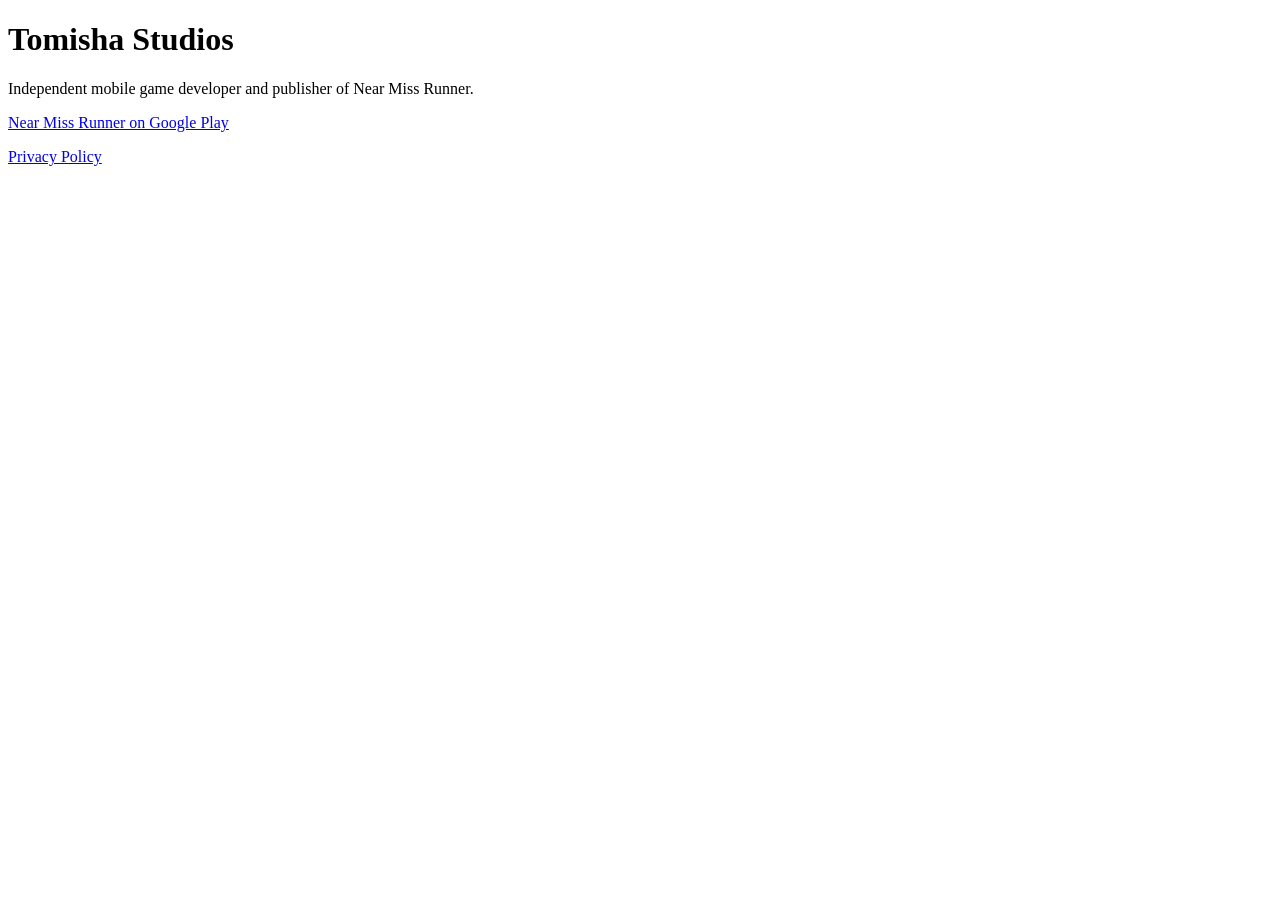
==== index.html @ 8ee77a90 "initial index.html for Tomisha Studios" ====
<!doctype html>
<html lang="en">
<head>
  <meta charset="utf-8">
  <meta name="viewport" content="width=device-width, initial-scale=1">
  <title>Tomisha Studios</title>
</head>
<body>
  <h1>Tomisha Studios</h1>
  <p>Independent mobile game developer and publisher of Near Miss Runner.</p>

  <p>
    <a href="https://play.google.com/store/apps/details?id=com.tomishastudios.nearmissrunner">
      Near Miss Runner on Google Play
    </a>
  </p>

  <p>
    <a href="https://classnam.github.io/Tomisha-Studios-Privacy-Policy/">
      Privacy Policy
    </a>
  </p>
</body>
</html>
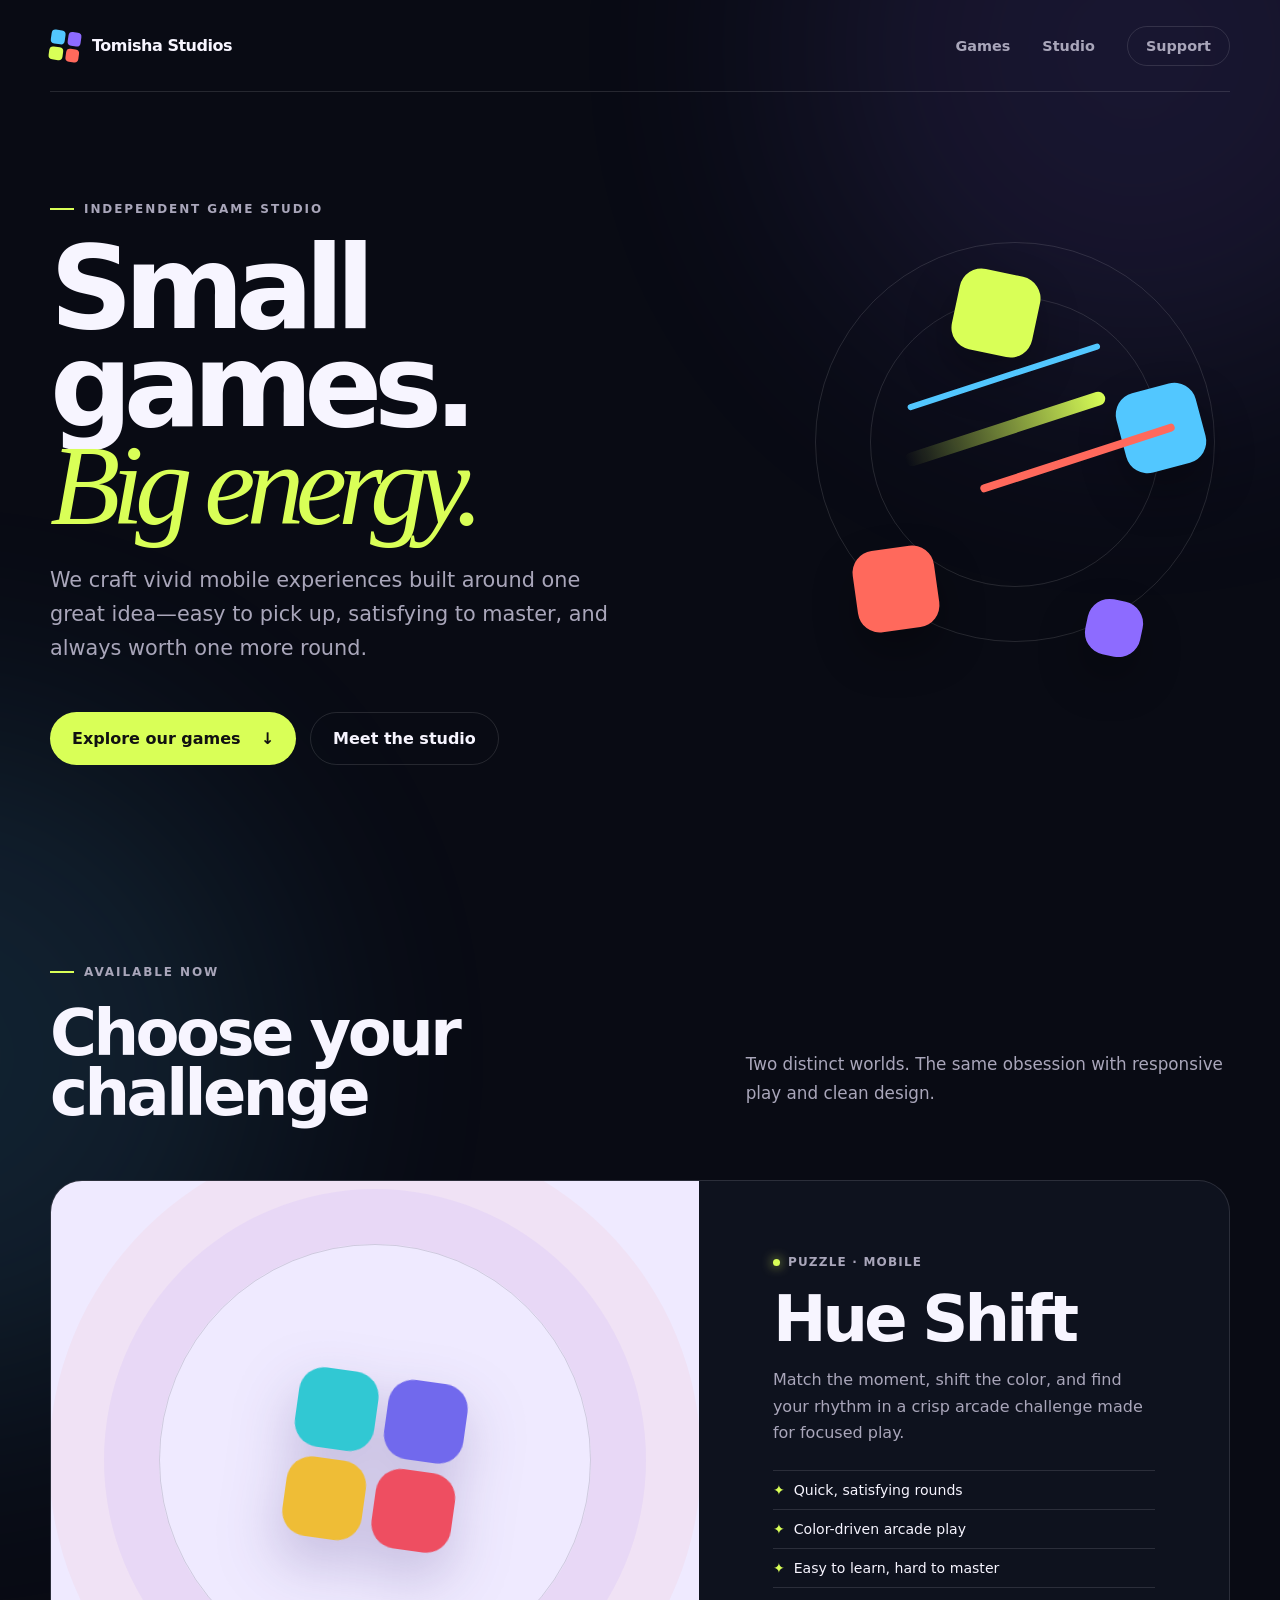
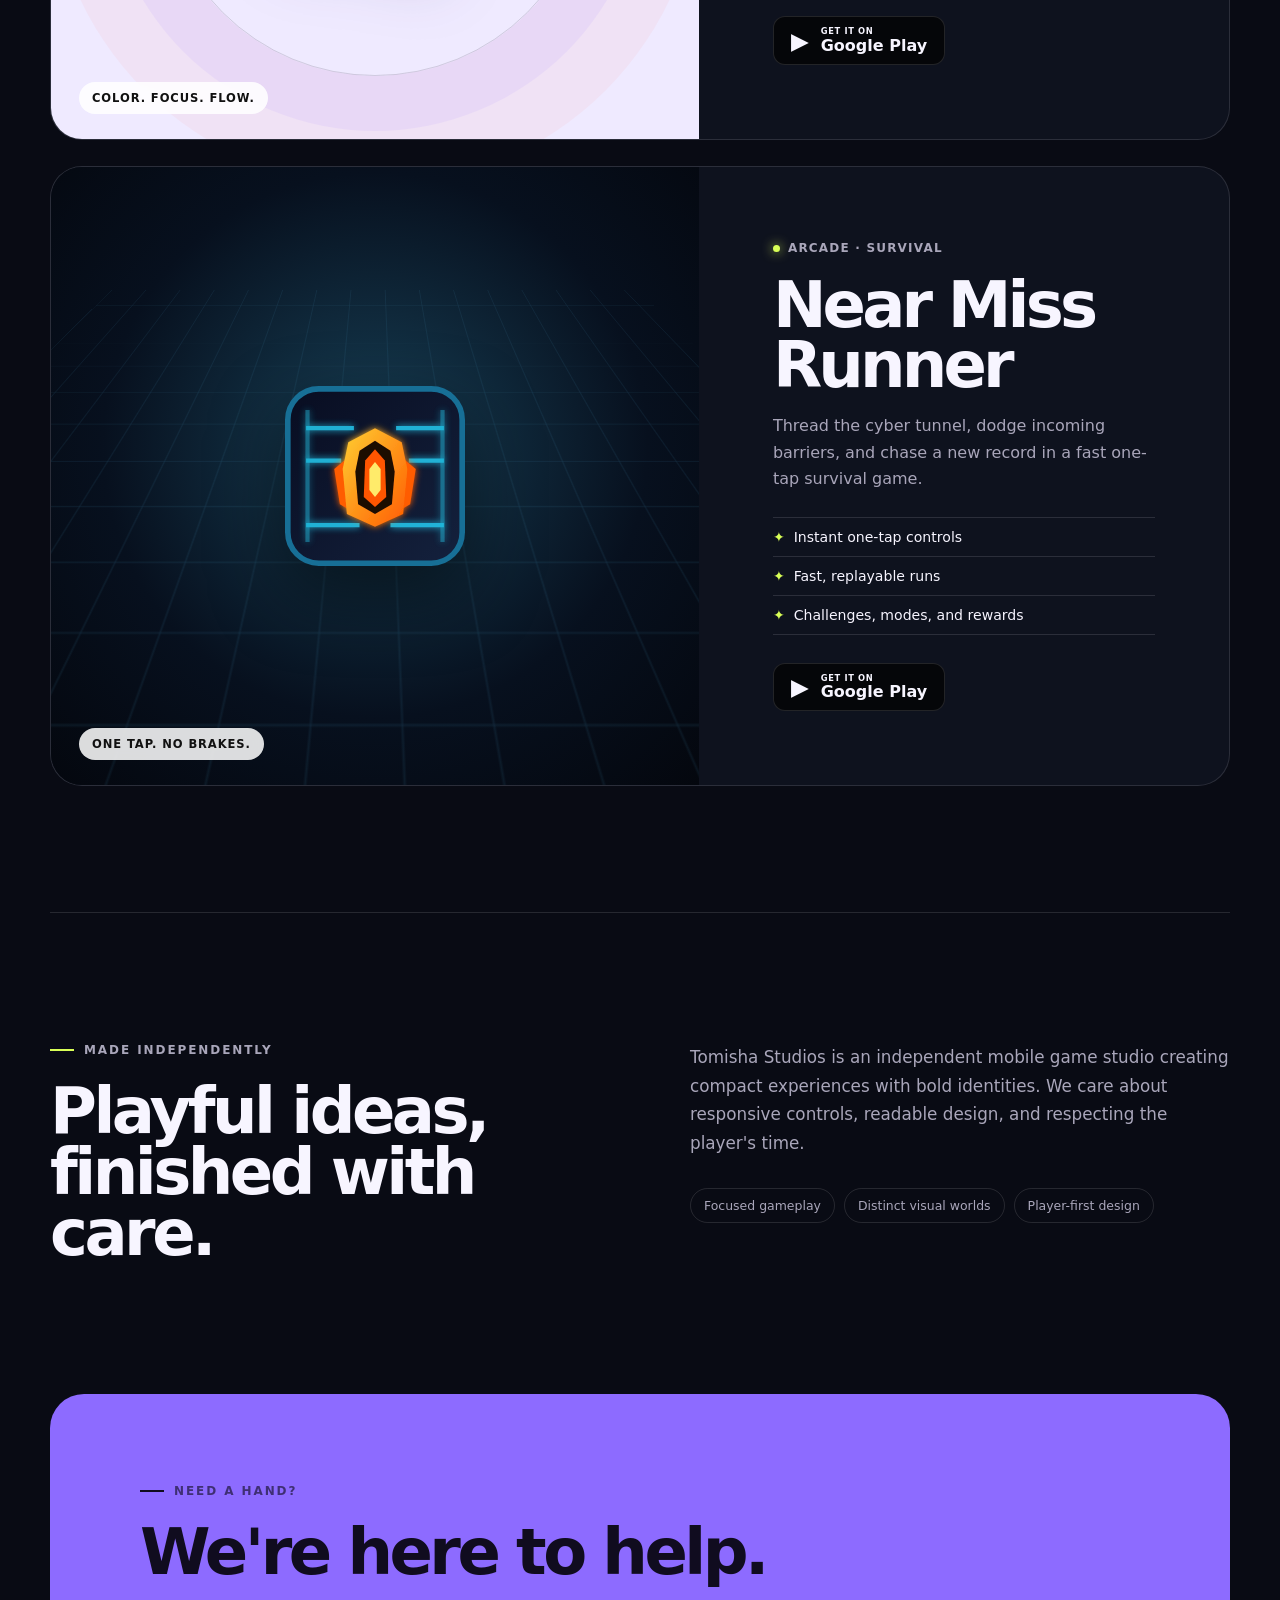
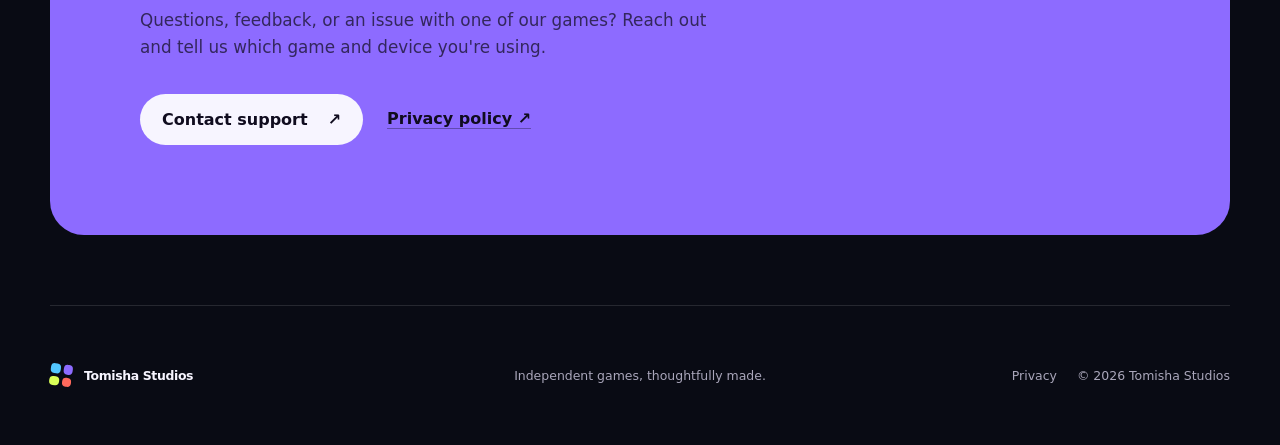
==== commit bf02efc8: "Add files via upload" ====
--- a/index.html
+++ b/index.html
@@ -3,22 +3,127 @@
 <head>
   <meta charset="utf-8">
   <meta name="viewport" content="width=device-width, initial-scale=1">
-  <title>Tomisha Studios</title>
+  <meta name="description" content="Tomisha Studios creates focused, colorful mobile games including Hue Shift and Near Miss Runner.">
+  <meta name="theme-color" content="#090b14">
+  <title>Tomisha Studios — Independent Mobile Games</title>
+  <link rel="stylesheet" href="styles.css">
 </head>
 <body>
-  <h1>Tomisha Studios</h1>
-  <p>Independent mobile game developer and publisher of Near Miss Runner.</p>
+  <div class="aurora aurora-one" aria-hidden="true"></div>
+  <div class="aurora aurora-two" aria-hidden="true"></div>
 
-  <p>
-    <a href="https://play.google.com/store/apps/details?id=com.tomishastudios.nearmissrunner">
-      Near Miss Runner on Google Play
+  <header class="site-header">
+    <a class="brand" href="#top" aria-label="Tomisha Studios home">
+      <span class="brand-mark" aria-hidden="true"><i></i><i></i><i></i><i></i></span>
+      <span>Tomisha Studios</span>
     </a>
-  </p>
+    <nav aria-label="Main navigation">
+      <a href="#games">Games</a>
+      <a href="#studio">Studio</a>
+      <a class="nav-cta" href="#support">Support</a>
+    </nav>
+  </header>
 
-  <p>
-    <a href="https://classnam.github.io/Tomisha-Studios-Privacy-Policy/">
-      Privacy Policy
-    </a>
-  </p>
+  <main id="top">
+    <section class="hero" aria-labelledby="hero-title">
+      <p class="eyebrow"><span></span> Independent game studio</p>
+      <h1 id="hero-title">Small games.<br><em>Big energy.</em></h1>
+      <p class="hero-copy">We craft vivid mobile experiences built around one great idea—easy to pick up, satisfying to master, and always worth one more round.</p>
+      <div class="hero-actions">
+        <a class="button button-primary" href="#games">Explore our games <span aria-hidden="true">↓</span></a>
+        <a class="button button-quiet" href="#studio">Meet the studio</a>
+      </div>
+      <div class="hero-art" aria-hidden="true">
+        <div class="orbit orbit-a"></div>
+        <div class="orbit orbit-b"></div>
+        <div class="hero-tile tile-yellow"></div>
+        <div class="hero-tile tile-blue"></div>
+        <div class="hero-tile tile-coral"></div>
+        <div class="hero-tile tile-violet"></div>
+        <div class="runner-streak"></div>
+      </div>
+    </section>
+
+    <section class="games" id="games" aria-labelledby="games-title">
+      <div class="section-heading">
+        <div>
+          <p class="eyebrow"><span></span> Available now</p>
+          <h2 id="games-title">Choose your challenge</h2>
+        </div>
+        <p>Two distinct worlds. The same obsession with responsive play and clean design.</p>
+      </div>
+
+      <article class="game-card hue-card">
+        <div class="game-visual hue-visual" aria-hidden="true">
+          <div class="hue-logo"><b></b><b></b><b></b><b></b></div>
+          <span class="visual-label">Color. Focus. Flow.</span>
+        </div>
+        <div class="game-content">
+          <div class="game-meta"><span class="status-dot"></span> Puzzle · Mobile</div>
+          <h3>Hue Shift</h3>
+          <p>Match the moment, shift the color, and find your rhythm in a crisp arcade challenge made for focused play.</p>
+          <ul class="feature-list" aria-label="Hue Shift features">
+            <li>Quick, satisfying rounds</li>
+            <li>Color-driven arcade play</li>
+            <li>Easy to learn, hard to master</li>
+          </ul>
+          <a class="store-button" href="https://play.google.com/store/apps/details?id=com.tomishastudios.hueshift" target="_blank" rel="noopener">
+            <span class="play-icon" aria-hidden="true">▶</span><span><small>GET IT ON</small>Google Play</span>
+          </a>
+        </div>
+      </article>
+
+      <article class="game-card runner-card">
+        <div class="game-visual runner-visual">
+          <img src="near-miss-icon.svg" alt="Near Miss Runner app icon" width="156" height="156">
+          <span class="visual-label">One tap. No brakes.</span>
+        </div>
+        <div class="game-content">
+          <div class="game-meta"><span class="status-dot"></span> Arcade · Survival</div>
+          <h3>Near Miss Runner</h3>
+          <p>Thread the cyber tunnel, dodge incoming barriers, and chase a new record in a fast one-tap survival game.</p>
+          <ul class="feature-list" aria-label="Near Miss Runner features">
+            <li>Instant one-tap controls</li>
+            <li>Fast, replayable runs</li>
+            <li>Challenges, modes, and rewards</li>
+          </ul>
+          <a class="store-button" href="https://play.google.com/store/apps/details?id=com.tomishastudios.nearmissrunner" target="_blank" rel="noopener">
+            <span class="play-icon" aria-hidden="true">▶</span><span><small>GET IT ON</small>Google Play</span>
+          </a>
+        </div>
+      </article>
+    </section>
+
+    <section class="studio" id="studio" aria-labelledby="studio-title">
+      <div>
+        <p class="eyebrow"><span></span> Made independently</p>
+        <h2 id="studio-title">Playful ideas,<br>finished with care.</h2>
+      </div>
+      <div class="studio-copy">
+        <p>Tomisha Studios is an independent mobile game studio creating compact experiences with bold identities. We care about responsive controls, readable design, and respecting the player's time.</p>
+        <div class="principles">
+          <span>Focused gameplay</span><span>Distinct visual worlds</span><span>Player-first design</span>
+        </div>
+      </div>
+    </section>
+
+    <section class="support" id="support" aria-labelledby="support-title">
+      <p class="eyebrow light"><span></span> Need a hand?</p>
+      <h2 id="support-title">We're here to help.</h2>
+      <p>Questions, feedback, or an issue with one of our games? Reach out and tell us which game and device you're using.</p>
+      <div class="support-actions">
+        <a class="button button-light" href="mailto:mizou_tb+gonsole@live.fr">Contact support <span aria-hidden="true">↗</span></a>
+        <a class="text-link" href="Tomisha-Studios-Privacy-Policy/">Privacy policy <span aria-hidden="true">↗</span></a>
+      </div>
+    </section>
+  </main>
+
+  <footer>
+    <a class="brand footer-brand" href="#top"><span class="brand-mark" aria-hidden="true"><i></i><i></i><i></i><i></i></span><span>Tomisha Studios</span></a>
+    <p>Independent games, thoughtfully made.</p>
+    <div><a href="Tomisha-Studios-Privacy-Policy/">Privacy</a><span>© <span id="year">2026</span> Tomisha Studios</span></div>
+  </footer>
+
+  <script>document.getElementById('year').textContent = new Date().getFullYear();</script>
 </body>
 </html>
--- a/styles.css
+++ b/styles.css
@@ -0,0 +1,136 @@
+:root {
+  --ink: #f7f5ff;
+  --muted: #a9a6ba;
+  --night: #090b14;
+  --panel: #111421;
+  --lime: #d9ff57;
+  --violet: #8d6bff;
+  --coral: #ff695c;
+  --blue: #52c7ff;
+  --line: rgba(255,255,255,.12);
+  --max: 1180px;
+}
+
+* { box-sizing: border-box; }
+html { scroll-behavior: smooth; }
+body {
+  margin: 0;
+  color: var(--ink);
+  background: var(--night);
+  font-family: Inter, ui-sans-serif, system-ui, -apple-system, BlinkMacSystemFont, "Segoe UI", sans-serif;
+  overflow-x: hidden;
+}
+a { color: inherit; text-decoration: none; }
+.aurora { position: fixed; z-index: -1; width: 42rem; height: 42rem; border-radius: 50%; filter: blur(130px); opacity: .12; pointer-events: none; }
+.aurora-one { top: -18rem; right: -12rem; background: var(--violet); }
+.aurora-two { top: 45rem; left: -25rem; background: var(--blue); }
+
+.site-header, main, footer { width: min(calc(100% - 40px), var(--max)); margin-inline: auto; }
+.site-header { height: 92px; display: flex; align-items: center; justify-content: space-between; border-bottom: 1px solid var(--line); }
+.brand { display: inline-flex; gap: 12px; align-items: center; font-weight: 800; letter-spacing: -.03em; }
+.brand-mark { width: 30px; height: 30px; display: grid; grid-template-columns: 1fr 1fr; gap: 3px; transform: rotate(8deg); }
+.brand-mark i { border-radius: 4px; }
+.brand-mark i:nth-child(1) { background: var(--blue); }
+.brand-mark i:nth-child(2) { background: var(--violet); }
+.brand-mark i:nth-child(3) { background: var(--lime); }
+.brand-mark i:nth-child(4) { background: var(--coral); }
+nav { display: flex; align-items: center; gap: 32px; color: var(--muted); font-size: .9rem; font-weight: 650; }
+nav a:hover { color: var(--ink); }
+.nav-cta { padding: 11px 18px; border: 1px solid var(--line); border-radius: 999px; }
+
+.hero { position: relative; min-height: 700px; padding: 110px 0 100px; display: flex; flex-direction: column; align-items: flex-start; justify-content: center; }
+.eyebrow { margin: 0 0 24px; display: flex; align-items: center; gap: 10px; color: var(--muted); font-size: .75rem; font-weight: 800; letter-spacing: .16em; text-transform: uppercase; }
+.eyebrow span { width: 24px; height: 2px; background: var(--lime); }
+h1, h2, h3, p { margin-top: 0; }
+h1 { max-width: 760px; margin-bottom: 28px; font-size: clamp(4rem, 9vw, 8rem); line-height: .85; letter-spacing: -.075em; }
+h1 em { color: var(--lime); font-family: Georgia, serif; font-weight: 400; }
+.hero-copy { max-width: 590px; color: var(--muted); font-size: clamp(1.05rem, 2vw, 1.3rem); line-height: 1.65; }
+.hero-actions { display: flex; gap: 14px; margin-top: 25px; }
+.button { display: inline-flex; align-items: center; justify-content: center; gap: 20px; padding: 16px 22px; border-radius: 999px; font-weight: 800; transition: transform .2s, background .2s; }
+.button:hover { transform: translateY(-2px); }
+.button-primary { color: #111; background: var(--lime); }
+.button-quiet { border: 1px solid var(--line); }
+.hero-art { position: absolute; z-index: -1; right: 0; top: 100px; width: 430px; height: 500px; }
+.orbit { position: absolute; inset: 50% auto auto 50%; border: 1px solid var(--line); border-radius: 50%; transform: translate(-50%,-50%); }
+.orbit-a { width: 400px; height: 400px; }
+.orbit-b { width: 290px; height: 290px; }
+.hero-tile { position: absolute; width: 82px; height: 82px; border-radius: 22px; box-shadow: 0 22px 45px rgba(0,0,0,.3); transform: rotate(12deg); }
+.tile-yellow { top: 80px; left: 155px; background: var(--lime); }
+.tile-blue { top: 195px; right: 28px; background: var(--blue); transform: rotate(-15deg); }
+.tile-coral { bottom: 62px; left: 55px; background: var(--coral); transform: rotate(-8deg); }
+.tile-violet { width: 56px; height: 56px; bottom: 36px; right: 88px; background: var(--violet); }
+.runner-streak { position: absolute; top: 230px; left: 100px; width: 210px; height: 14px; border-radius: 99px; background: linear-gradient(90deg, transparent, var(--lime)); transform: rotate(-18deg); box-shadow: 60px 50px 0 -3px var(--coral), 15px -50px 0 -4px var(--blue); }
+
+.games { padding: 100px 0; }
+.section-heading { display: grid; grid-template-columns: 1fr .75fr; align-items: end; gap: 50px; margin-bottom: 56px; }
+h2 { margin-bottom: 0; font-size: clamp(2.7rem, 5vw, 5rem); line-height: .95; letter-spacing: -.055em; }
+.section-heading > p, .studio-copy > p { color: var(--muted); font-size: 1.05rem; line-height: 1.7; }
+.game-card { min-height: 540px; margin-bottom: 26px; display: grid; grid-template-columns: 1.1fr .9fr; overflow: hidden; border: 1px solid var(--line); border-radius: 32px; background: rgba(17,20,33,.82); }
+.game-card:nth-of-type(3) { grid-template-columns: .9fr 1.1fr; }
+.game-card:nth-of-type(3) .game-visual { order: 2; }
+.game-visual { position: relative; min-height: 420px; display: grid; place-items: center; overflow: hidden; }
+.hue-visual { background: #efeaff; }
+.hue-visual::before { content: ""; position: absolute; width: 430px; height: 430px; border: 1px solid rgba(16,11,32,.14); border-radius: 50%; box-shadow: 0 0 0 55px rgba(141,107,255,.08), 0 0 0 110px rgba(255,105,92,.06); }
+.hue-logo { position: relative; z-index: 1; width: 170px; height: 170px; display: grid; grid-template-columns: 1fr 1fr; gap: 10px; filter: drop-shadow(0 25px 30px rgba(57,34,116,.25)); transform: rotate(8deg); }
+.hue-logo b { border-radius: 25px; }
+.hue-logo b:nth-child(1) { background: #31c8d3; }.hue-logo b:nth-child(2) { background: #7169ed; }.hue-logo b:nth-child(3) { background: #efbd36; }.hue-logo b:nth-child(4) { background: #ee4e61; }
+.runner-visual { background: radial-gradient(circle at 50% 45%, #173f55, #07101e 58%, #04070e); }
+.runner-visual::before { content: ""; position: absolute; inset: 0; opacity: .2; background-image: linear-gradient(rgba(82,199,255,.35) 1px, transparent 1px), linear-gradient(90deg, rgba(82,199,255,.35) 1px, transparent 1px); background-size: 42px 42px; transform: perspective(400px) rotateX(42deg) scale(1.4); }
+.runner-visual img { position: relative; z-index: 1; width: min(42%, 180px); height: auto; border-radius: 26px; filter: drop-shadow(0 28px 35px rgba(0,0,0,.5)); }
+.visual-label { position: absolute; z-index: 2; bottom: 25px; left: 28px; padding: 9px 13px; border-radius: 999px; color: #111; background: rgba(255,255,255,.86); font-size: .72rem; font-weight: 850; letter-spacing: .08em; text-transform: uppercase; backdrop-filter: blur(10px); }
+.game-content { padding: clamp(35px, 6vw, 74px); display: flex; flex-direction: column; align-items: flex-start; justify-content: center; }
+.game-meta { display: flex; align-items: center; gap: 8px; margin-bottom: 20px; color: var(--muted); font-size: .75rem; font-weight: 800; letter-spacing: .1em; text-transform: uppercase; }
+.status-dot { width: 7px; height: 7px; border-radius: 50%; background: var(--lime); box-shadow: 0 0 12px var(--lime); }
+h3 { margin-bottom: 18px; font-size: clamp(2.6rem, 5vw, 4.8rem); line-height: .94; letter-spacing: -.06em; }
+.game-content > p { color: var(--muted); line-height: 1.65; }
+.feature-list { width: 100%; margin: 8px 0 28px; padding: 0; list-style: none; border-top: 1px solid var(--line); }
+.feature-list li { padding: 11px 0; border-bottom: 1px solid var(--line); font-size: .88rem; }
+.feature-list li::before { content: "✦"; margin-right: 9px; color: var(--lime); }
+.store-button { display: inline-flex; align-items: center; gap: 12px; padding: 10px 17px; border: 1px solid var(--line); border-radius: 12px; background: #050609; font-weight: 650; line-height: 1.1; transition: transform .2s, border-color .2s; }
+.store-button:hover { transform: translateY(-2px); border-color: rgba(255,255,255,.35); }
+.store-button small { display: block; font-size: .52rem; letter-spacing: .08em; }
+.play-icon { font-size: 1.45rem; }
+
+.studio { padding: 130px 0; display: grid; grid-template-columns: 1fr 1fr; gap: 100px; border-top: 1px solid var(--line); }
+.principles { display: flex; flex-wrap: wrap; gap: 9px; margin-top: 30px; }
+.principles span { padding: 9px 13px; border: 1px solid var(--line); border-radius: 999px; color: var(--muted); font-size: .78rem; }
+.support { margin-bottom: 70px; padding: clamp(40px, 8vw, 90px); border-radius: 34px; color: #100c1f; background: var(--violet); }
+.support .eyebrow { color: rgba(16,12,31,.62); }.support .eyebrow span { background: #100c1f; }
+.support h2 { max-width: 700px; }
+.support > p:not(.eyebrow) { max-width: 590px; margin: 24px 0 32px; color: rgba(16,12,31,.72); font-size: 1.05rem; line-height: 1.65; }
+.support-actions { display: flex; align-items: center; gap: 24px; }
+.button-light { background: var(--ink); color: #100c1f; }
+.text-link { font-weight: 800; border-bottom: 1px solid rgba(16,12,31,.35); }
+footer { min-height: 140px; display: grid; grid-template-columns: 1fr auto 1fr; align-items: center; gap: 30px; border-top: 1px solid var(--line); color: var(--muted); font-size: .78rem; }
+footer > p { margin: 0; text-align: center; }
+footer > div { display: flex; justify-content: flex-end; gap: 20px; }
+.footer-brand { color: var(--ink); }
+.footer-brand .brand-mark { width: 22px; height: 22px; }
+
+@media (max-width: 840px) {
+  nav a:not(.nav-cta) { display: none; }
+  .hero { min-height: 650px; padding-top: 70px; }
+  .hero-art { opacity: .34; right: -170px; }
+  .section-heading, .studio { grid-template-columns: 1fr; gap: 28px; }
+  .game-card, .game-card:nth-of-type(3) { grid-template-columns: 1fr; }
+  .game-card:nth-of-type(3) .game-visual { order: 0; }
+  .studio { padding: 90px 0; }
+  footer { grid-template-columns: 1fr; padding: 40px 0; text-align: center; }
+  footer > div { justify-content: center; }
+  .footer-brand { justify-content: center; }
+}
+
+@media (max-width: 520px) {
+  .site-header, main, footer { width: min(calc(100% - 24px), var(--max)); }
+  .site-header { height: 76px; }.brand { font-size: .9rem; }.nav-cta { padding: 9px 13px; }
+  h1 { font-size: 4rem; }.hero-copy { font-size: 1rem; }.hero-actions { align-items: stretch; flex-direction: column; }
+  .game-card { border-radius: 24px; }.game-visual { min-height: 340px; }.game-content { padding: 34px 24px; }
+  .support { border-radius: 24px; }.support-actions { align-items: flex-start; flex-direction: column; }
+  footer > div { flex-direction: column; gap: 8px; }
+}
+
+@media (prefers-reduced-motion: no-preference) {
+  .hero-tile { animation: float 5s ease-in-out infinite alternate; }
+  .tile-blue { animation-delay: -1.5s; }.tile-coral { animation-delay: -3s; }.tile-violet { animation-delay: -4s; }
+  @keyframes float { to { translate: 0 -18px; rotate: 5deg; } }
+}
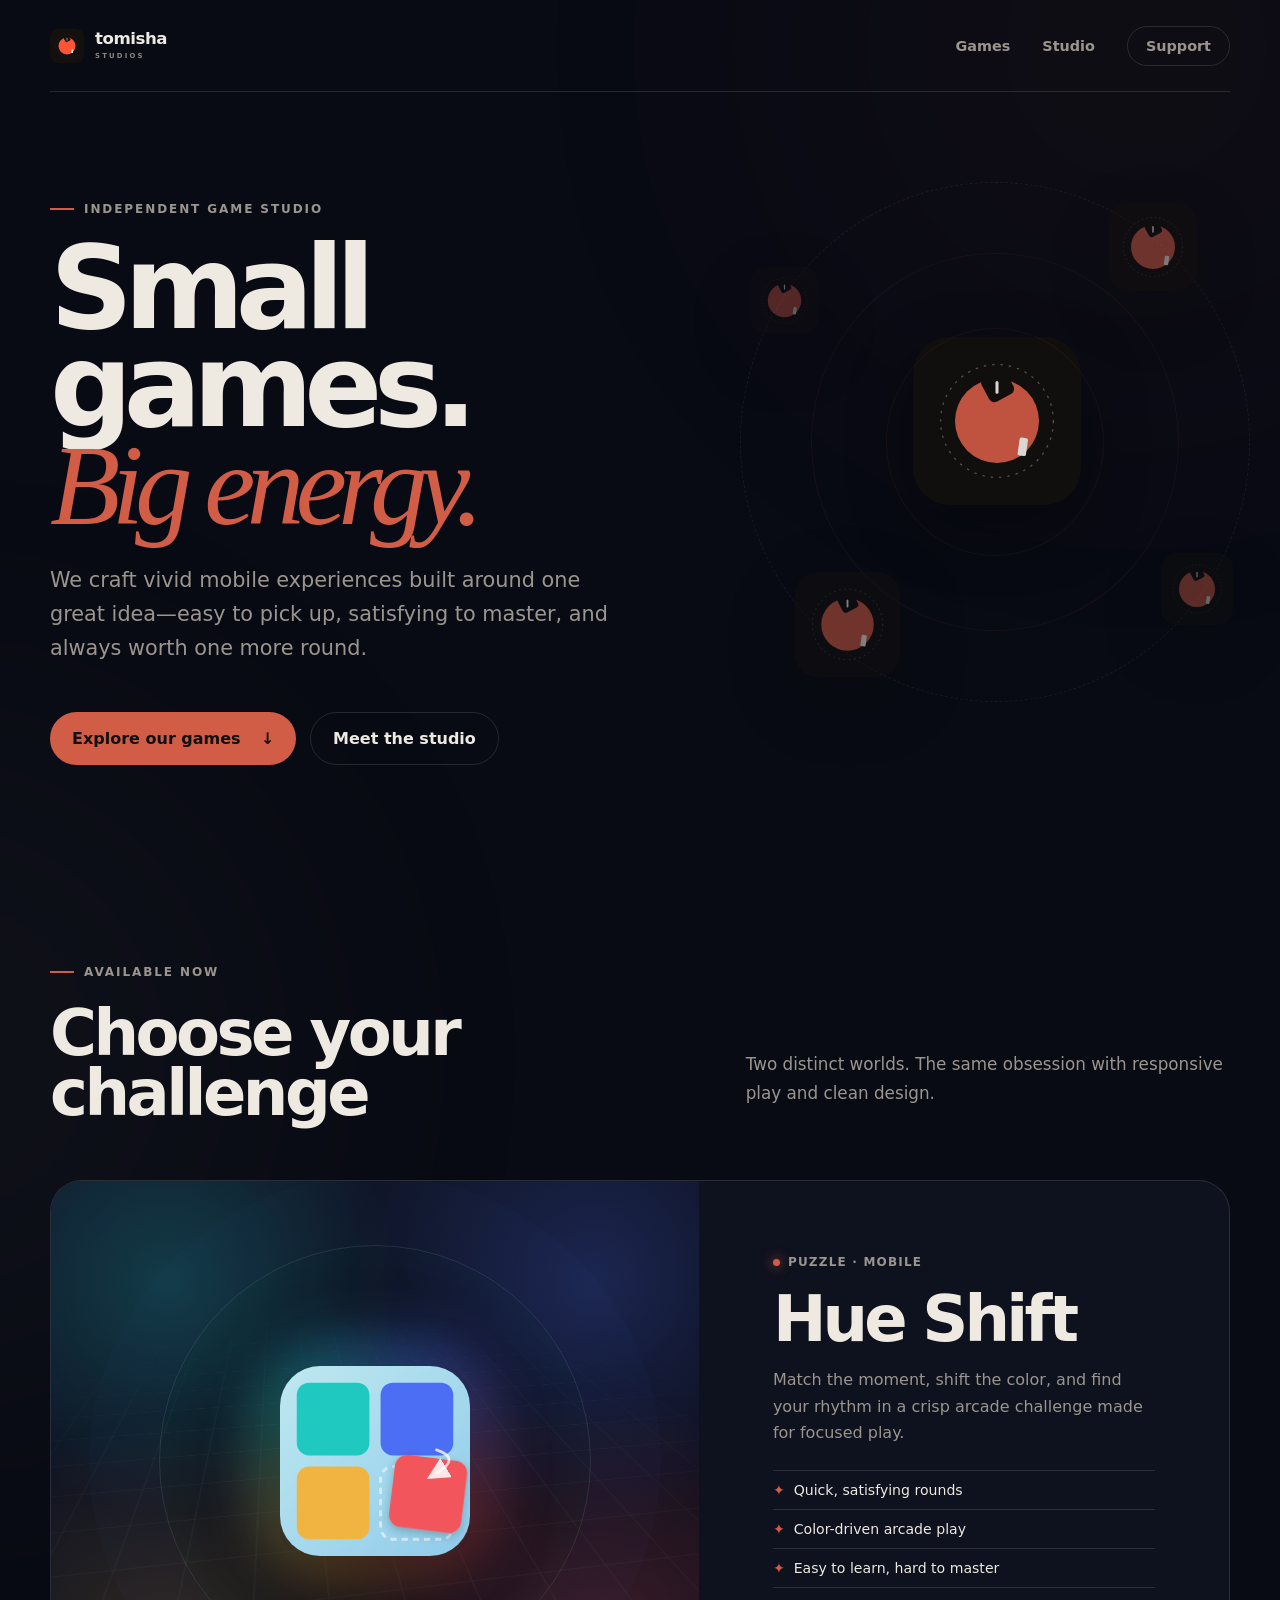
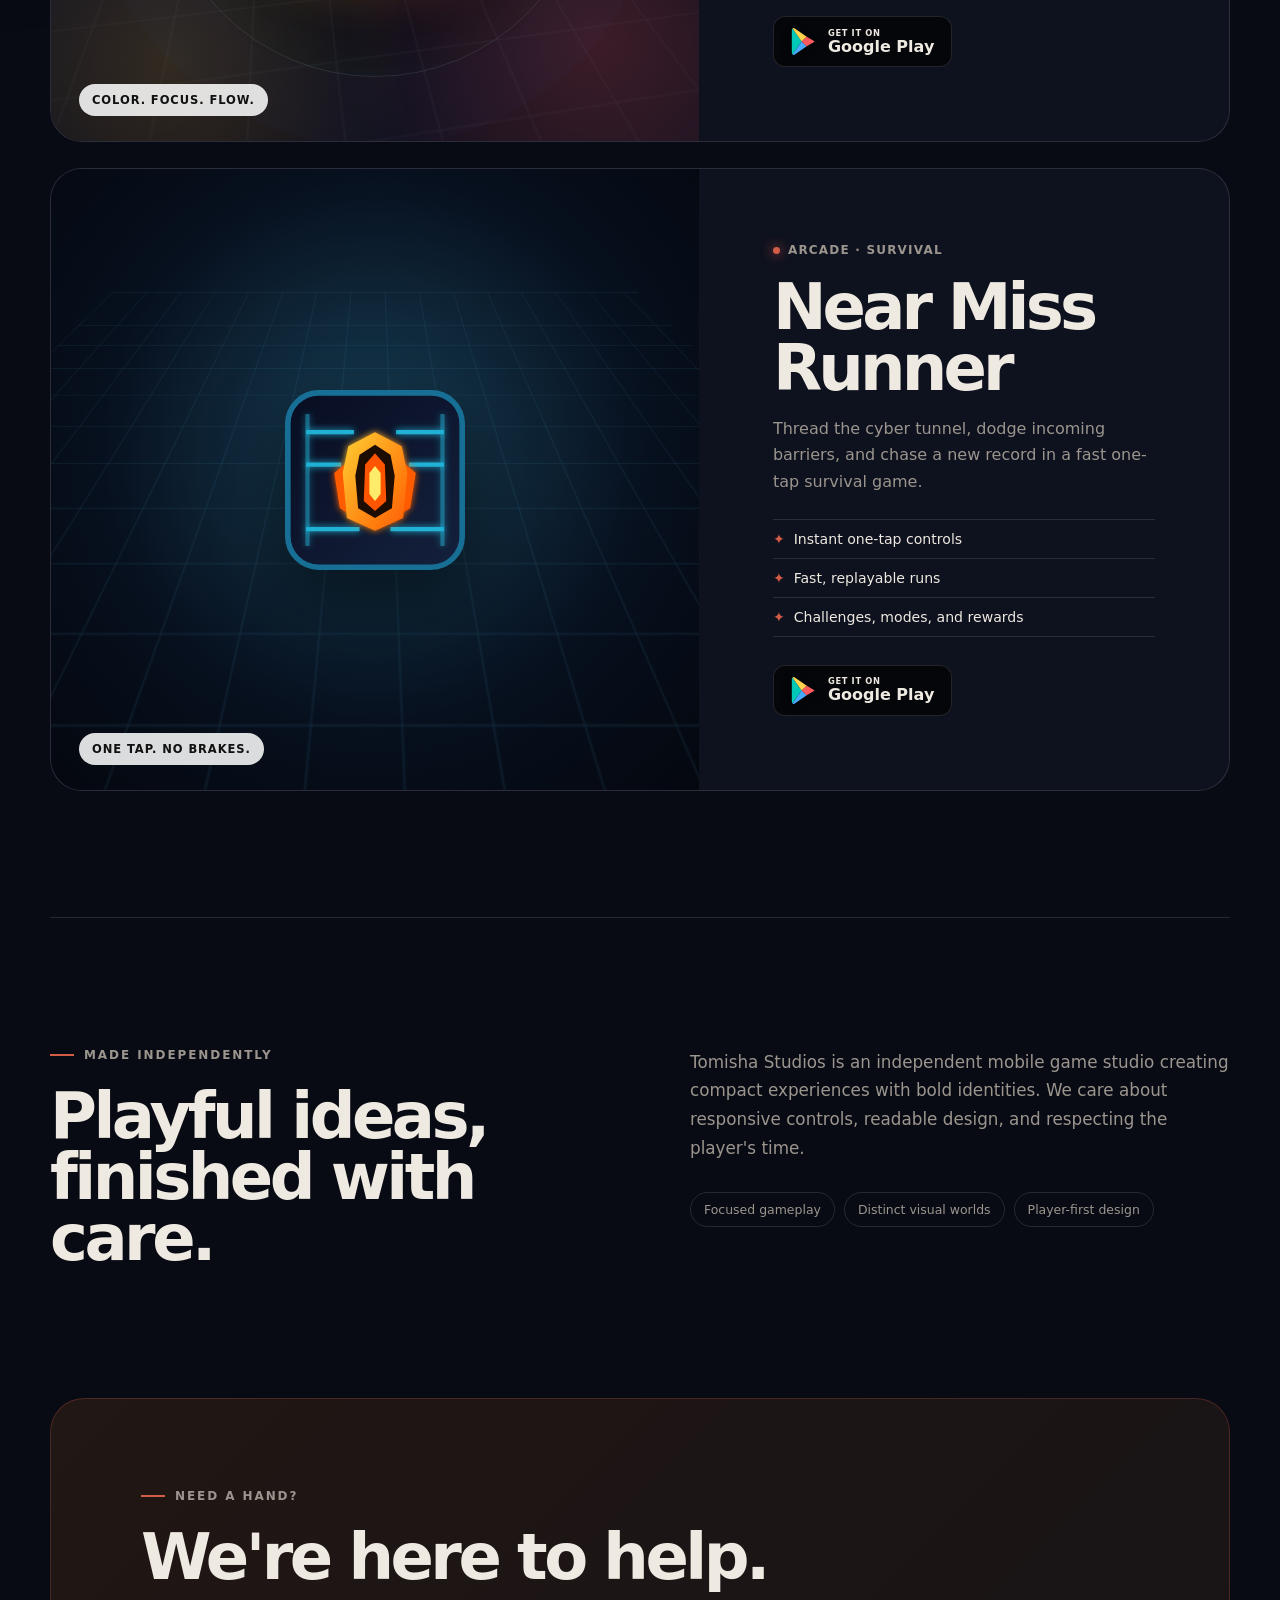
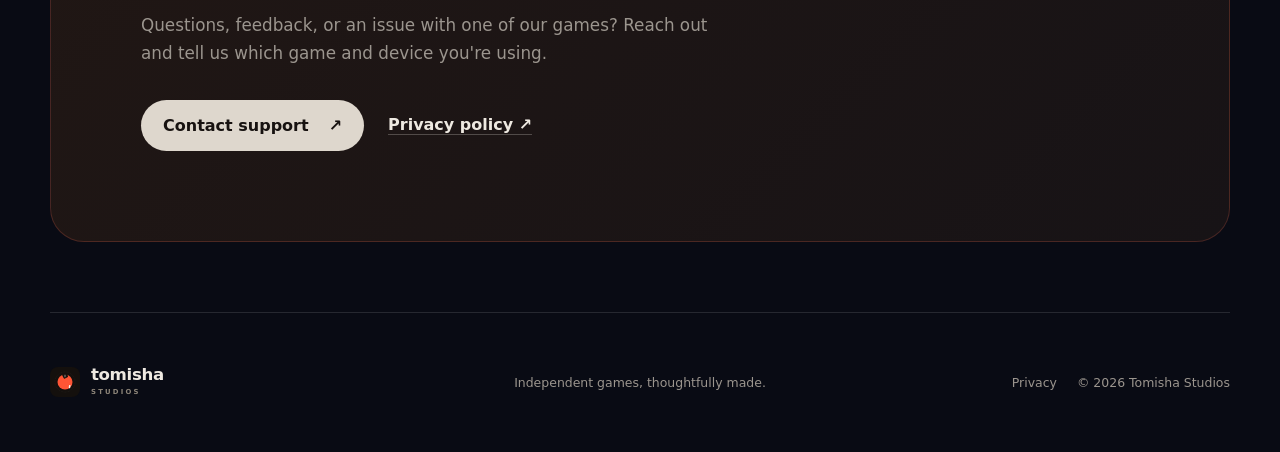
==== commit 87b9ebe8: "Add files via upload" ====
--- a/index.html
+++ b/index.html
@@ -5,8 +5,23 @@
   <meta name="viewport" content="width=device-width, initial-scale=1">
   <meta name="description" content="Tomisha Studios creates focused, colorful mobile games including Hue Shift and Near Miss Runner.">
   <meta name="theme-color" content="#090b14">
+  <meta property="og:title" content="Tomisha Studios — Independent Mobile Games">
+  <meta property="og:description" content="Focused, colorful mobile games made independently.">
+  <meta property="og:type" content="website">
+  <meta property="og:url" content="https://tomishastudios.com/">
+  <link rel="canonical" href="https://tomishastudios.com/">
   <title>Tomisha Studios — Independent Mobile Games</title>
+  <link rel="icon" href="tomisha-mark.svg" type="image/svg+xml">
   <link rel="stylesheet" href="styles.css">
+  <script type="application/ld+json">
+    {
+      "@context": "https://schema.org",
+      "@type": "Organization",
+      "name": "Tomisha Studios",
+      "url": "https://tomishastudios.com/",
+      "email": "support@tomishastudios.com"
+    }
+  </script>
 </head>
 <body>
   <div class="aurora aurora-one" aria-hidden="true"></div>
@@ -14,8 +29,8 @@
 
   <header class="site-header">
     <a class="brand" href="#top" aria-label="Tomisha Studios home">
-      <span class="brand-mark" aria-hidden="true"><i></i><i></i><i></i><i></i></span>
-      <span>Tomisha Studios</span>
+      <img class="brand-logo" src="tomisha-mark.svg" alt="" width="34" height="34">
+      <span><strong>tomisha</strong><small>STUDIOS</small></span>
     </a>
     <nav aria-label="Main navigation">
       <a href="#games">Games</a>
@@ -34,13 +49,13 @@
         <a class="button button-quiet" href="#studio">Meet the studio</a>
       </div>
       <div class="hero-art" aria-hidden="true">
-        <div class="orbit orbit-a"></div>
-        <div class="orbit orbit-b"></div>
-        <div class="hero-tile tile-yellow"></div>
-        <div class="hero-tile tile-blue"></div>
-        <div class="hero-tile tile-coral"></div>
-        <div class="hero-tile tile-violet"></div>
-        <div class="runner-streak"></div>
+        <div class="logo-cloud">
+          <img class="floating-mark mark-one" src="tomisha-mark.svg" alt="">
+          <img class="floating-mark mark-two" src="tomisha-mark.svg" alt="">
+          <img class="floating-mark mark-three" src="tomisha-mark.svg" alt="">
+          <img class="floating-mark mark-four" src="tomisha-mark.svg" alt="">
+          <img class="floating-mark mark-five" src="tomisha-mark.svg" alt="">
+        </div>
       </div>
     </section>
 
@@ -54,8 +69,11 @@
       </div>
 
       <article class="game-card hue-card">
-        <div class="game-visual hue-visual" aria-hidden="true">
-          <div class="hue-logo"><b></b><b></b><b></b><b></b></div>
+        <div class="game-visual hue-visual">
+          <div class="hue-icon-frame">
+            <span class="hue-icon-fallback" aria-hidden="true">HS</span>
+            <img src="hue-shift-icon.svg" alt="Hue Shift app icon" width="180" height="180" onerror="this.hidden=true;this.parentElement.classList.add('is-fallback')">
+          </div>
           <span class="visual-label">Color. Focus. Flow.</span>
         </div>
         <div class="game-content">
@@ -68,7 +86,13 @@
             <li>Easy to learn, hard to master</li>
           </ul>
           <a class="store-button" href="https://play.google.com/store/apps/details?id=com.tomishastudios.hueshift" target="_blank" rel="noopener">
-            <span class="play-icon" aria-hidden="true">▶</span><span><small>GET IT ON</small>Google Play</span>
+            <svg class="google-play-mark" viewBox="0 0 32 36" aria-hidden="true" focusable="false">
+              <path fill="#00c9b7" d="M2 1.4 13.6 18 2 34.6c-.62-.72-1-1.76-1-3.05V4.45C1 3.16 1.38 2.12 2 1.4Z"/>
+              <path fill="#48a9ff" d="m2 34.6 11.6-16.6 6.55 6.05L4.4 34.95c-.92.55-1.73.35-2.4-.35Z"/>
+              <path fill="#ffd34e" d="M2 1.4c.67-.7 1.48-.9 2.4-.35l15.75 10.9L13.6 18Z"/>
+              <path fill="#ff5b5f" d="m20.15 11.95 8.72 5.08c1.5.88 1.5 1.06 0 1.94l-8.72 5.08L13.6 18Z"/>
+            </svg>
+            <span><small>GET IT ON</small>Google Play</span>
           </a>
         </div>
       </article>
@@ -88,7 +112,13 @@
             <li>Challenges, modes, and rewards</li>
           </ul>
           <a class="store-button" href="https://play.google.com/store/apps/details?id=com.tomishastudios.nearmissrunner" target="_blank" rel="noopener">
-            <span class="play-icon" aria-hidden="true">▶</span><span><small>GET IT ON</small>Google Play</span>
+            <svg class="google-play-mark" viewBox="0 0 32 36" aria-hidden="true" focusable="false">
+              <path fill="#00c9b7" d="M2 1.4 13.6 18 2 34.6c-.62-.72-1-1.76-1-3.05V4.45C1 3.16 1.38 2.12 2 1.4Z"/>
+              <path fill="#48a9ff" d="m2 34.6 11.6-16.6 6.55 6.05L4.4 34.95c-.92.55-1.73.35-2.4-.35Z"/>
+              <path fill="#ffd34e" d="M2 1.4c.67-.7 1.48-.9 2.4-.35l15.75 10.9L13.6 18Z"/>
+              <path fill="#ff5b5f" d="m20.15 11.95 8.72 5.08c1.5.88 1.5 1.06 0 1.94l-8.72 5.08L13.6 18Z"/>
+            </svg>
+            <span><small>GET IT ON</small>Google Play</span>
           </a>
         </div>
       </article>
@@ -112,16 +142,16 @@
       <h2 id="support-title">We're here to help.</h2>
       <p>Questions, feedback, or an issue with one of our games? Reach out and tell us which game and device you're using.</p>
       <div class="support-actions">
-        <a class="button button-light" href="mailto:mizou_tb+gonsole@live.fr">Contact support <span aria-hidden="true">↗</span></a>
-        <a class="text-link" href="Tomisha-Studios-Privacy-Policy/">Privacy policy <span aria-hidden="true">↗</span></a>
+        <a class="button button-light" href="mailto:support@tomishastudios.com">Contact support <span aria-hidden="true">↗</span></a>
+        <a class="text-link" href="https://tomishastudios.com/privacy/">Privacy policy <span aria-hidden="true">↗</span></a>
       </div>
     </section>
   </main>
 
   <footer>
-    <a class="brand footer-brand" href="#top"><span class="brand-mark" aria-hidden="true"><i></i><i></i><i></i><i></i></span><span>Tomisha Studios</span></a>
+    <a class="brand footer-brand" href="#top"><img class="brand-logo" src="tomisha-mark.svg" alt="" width="30" height="30"><span><strong>tomisha</strong><small>STUDIOS</small></span></a>
     <p>Independent games, thoughtfully made.</p>
-    <div><a href="Tomisha-Studios-Privacy-Policy/">Privacy</a><span>© <span id="year">2026</span> Tomisha Studios</span></div>
+    <div><a href="https://tomishastudios.com/privacy/">Privacy</a><span>© <span id="year">2026</span> Tomisha Studios</span></div>
   </footer>
 
   <script>document.getElementById('year').textContent = new Date().getFullYear();</script>
--- a/styles.css
+++ b/styles.css
@@ -1,12 +1,12 @@
 :root {
-  --ink: #f7f5ff;
-  --muted: #a9a6ba;
+  --ink: #eee9e1;
+  --muted: #9b958e;
   --night: #090b14;
   --panel: #111421;
-  --lime: #d9ff57;
-  --violet: #8d6bff;
-  --coral: #ff695c;
-  --blue: #52c7ff;
+  --lime: #d25d47;
+  --violet: #71362d;
+  --coral: #ded7cd;
+  --blue: #77716a;
   --line: rgba(255,255,255,.12);
   --max: 1180px;
 }
@@ -20,20 +20,19 @@
   font-family: Inter, ui-sans-serif, system-ui, -apple-system, BlinkMacSystemFont, "Segoe UI", sans-serif;
   overflow-x: hidden;
 }
+body::before { content: ""; position: fixed; z-index: -2; inset: 0; opacity: .22; pointer-events: none; background-image: radial-gradient(rgba(238,233,225,.16) .7px, transparent .7px); background-size: 34px 34px; }
 a { color: inherit; text-decoration: none; }
-.aurora { position: fixed; z-index: -1; width: 42rem; height: 42rem; border-radius: 50%; filter: blur(130px); opacity: .12; pointer-events: none; }
+.aurora { position: fixed; z-index: -1; width: 42rem; height: 42rem; border-radius: 50%; filter: blur(150px); opacity: .065; pointer-events: none; }
 .aurora-one { top: -18rem; right: -12rem; background: var(--violet); }
 .aurora-two { top: 45rem; left: -25rem; background: var(--blue); }
 
 .site-header, main, footer { width: min(calc(100% - 40px), var(--max)); margin-inline: auto; }
 .site-header { height: 92px; display: flex; align-items: center; justify-content: space-between; border-bottom: 1px solid var(--line); }
-.brand { display: inline-flex; gap: 12px; align-items: center; font-weight: 800; letter-spacing: -.03em; }
-.brand-mark { width: 30px; height: 30px; display: grid; grid-template-columns: 1fr 1fr; gap: 3px; transform: rotate(8deg); }
-.brand-mark i { border-radius: 4px; }
-.brand-mark i:nth-child(1) { background: var(--blue); }
-.brand-mark i:nth-child(2) { background: var(--violet); }
-.brand-mark i:nth-child(3) { background: var(--lime); }
-.brand-mark i:nth-child(4) { background: var(--coral); }
+.brand { display: inline-flex; gap: 11px; align-items: center; letter-spacing: -.03em; }
+.brand-logo { display: block; border-radius: 8px; }
+.brand > span { display: flex; flex-direction: column; line-height: .9; }
+.brand strong { color: var(--ink); font-size: 1.04rem; font-weight: 800; }
+.brand small { margin-top: 6px; color: #8c8478; font-size: .43rem; font-weight: 700; letter-spacing: .32em; }
 nav { display: flex; align-items: center; gap: 32px; color: var(--muted); font-size: .9rem; font-weight: 650; }
 nav a:hover { color: var(--ink); }
 .nav-cta { padding: 11px 18px; border: 1px solid var(--line); border-radius: 999px; }
@@ -50,16 +49,17 @@
 .button:hover { transform: translateY(-2px); }
 .button-primary { color: #111; background: var(--lime); }
 .button-quiet { border: 1px solid var(--line); }
-.hero-art { position: absolute; z-index: -1; right: 0; top: 100px; width: 430px; height: 500px; }
-.orbit { position: absolute; inset: 50% auto auto 50%; border: 1px solid var(--line); border-radius: 50%; transform: translate(-50%,-50%); }
-.orbit-a { width: 400px; height: 400px; }
-.orbit-b { width: 290px; height: 290px; }
-.hero-tile { position: absolute; width: 82px; height: 82px; border-radius: 22px; box-shadow: 0 22px 45px rgba(0,0,0,.3); transform: rotate(12deg); }
-.tile-yellow { top: 80px; left: 155px; background: var(--lime); }
-.tile-blue { top: 195px; right: 28px; background: var(--blue); transform: rotate(-15deg); }
-.tile-coral { bottom: 62px; left: 55px; background: var(--coral); transform: rotate(-8deg); }
-.tile-violet { width: 56px; height: 56px; bottom: 36px; right: 88px; background: var(--violet); }
-.runner-streak { position: absolute; top: 230px; left: 100px; width: 210px; height: 14px; border-radius: 99px; background: linear-gradient(90deg, transparent, var(--lime)); transform: rotate(-18deg); box-shadow: 60px 50px 0 -3px var(--coral), 15px -50px 0 -4px var(--blue); }
+.hero-art { position: absolute; z-index: -1; right: -20px; top: 90px; width: 510px; height: 520px; overflow: visible; }
+.logo-cloud { position: absolute; inset: 0; border: 1px dashed rgba(238,233,225,.07); border-radius: 50%; }
+.logo-cloud::before, .logo-cloud::after { content: ""; position: absolute; border: 1px solid rgba(210,93,71,.08); border-radius: 50%; }
+.logo-cloud::before { inset: 70px; }
+.logo-cloud::after { inset: 145px; }
+.floating-mark { position: absolute; display: block; border-radius: 22%; opacity: .68; filter: saturate(.72) drop-shadow(0 22px 36px rgba(0,0,0,.35)); will-change: transform; }
+.mark-one { top: 154px; left: 172px; width: 168px; opacity: .88; }
+.mark-two { top: 20px; right: 52px; width: 88px; opacity: .48; }
+.mark-three { bottom: 24px; left: 54px; width: 105px; opacity: .5; }
+.mark-four { top: 84px; left: 10px; width: 67px; opacity: .36; }
+.mark-five { right: 16px; bottom: 76px; width: 72px; opacity: .4; }
 
 .games { padding: 100px 0; }
 .section-heading { display: grid; grid-template-columns: 1fr .75fr; align-items: end; gap: 50px; margin-bottom: 56px; }
@@ -69,11 +69,44 @@
 .game-card:nth-of-type(3) { grid-template-columns: .9fr 1.1fr; }
 .game-card:nth-of-type(3) .game-visual { order: 2; }
 .game-visual { position: relative; min-height: 420px; display: grid; place-items: center; overflow: hidden; }
-.hue-visual { background: #efeaff; }
-.hue-visual::before { content: ""; position: absolute; width: 430px; height: 430px; border: 1px solid rgba(16,11,32,.14); border-radius: 50%; box-shadow: 0 0 0 55px rgba(141,107,255,.08), 0 0 0 110px rgba(255,105,92,.06); }
-.hue-logo { position: relative; z-index: 1; width: 170px; height: 170px; display: grid; grid-template-columns: 1fr 1fr; gap: 10px; filter: drop-shadow(0 25px 30px rgba(57,34,116,.25)); transform: rotate(8deg); }
-.hue-logo b { border-radius: 25px; }
-.hue-logo b:nth-child(1) { background: #31c8d3; }.hue-logo b:nth-child(2) { background: #7169ed; }.hue-logo b:nth-child(3) { background: #efbd36; }.hue-logo b:nth-child(4) { background: #ee4e61; }
+.hue-visual {
+  isolation: isolate;
+  background:
+    radial-gradient(circle at 18% 18%, rgba(31,201,192,.22), transparent 33%),
+    radial-gradient(circle at 84% 18%, rgba(76,110,245,.24), transparent 34%),
+    radial-gradient(circle at 18% 86%, rgba(242,180,65,.17), transparent 34%),
+    radial-gradient(circle at 84% 82%, rgba(242,84,91,.2), transparent 35%),
+    linear-gradient(145deg, #101629, #0b0d19 62%, #12101e);
+}
+.hue-visual::before {
+  content: "";
+  position: absolute;
+  z-index: -1;
+  inset: -22%;
+  opacity: .24;
+  background-image:
+    linear-gradient(rgba(191,232,240,.18) 1px, transparent 1px),
+    linear-gradient(90deg, rgba(191,232,240,.18) 1px, transparent 1px);
+  background-size: 46px 46px;
+  transform: perspective(520px) rotateX(57deg) rotateZ(-9deg) scale(1.15);
+  -webkit-mask-image: radial-gradient(circle, #000 18%, transparent 70%);
+  mask-image: radial-gradient(circle, #000 18%, transparent 70%);
+}
+.hue-visual::after {
+  content: "";
+  position: absolute;
+  z-index: -1;
+  width: 430px;
+  height: 430px;
+  border: 1px solid rgba(191,232,240,.12);
+  border-radius: 50%;
+  box-shadow: 0 0 0 70px rgba(76,110,245,.025), inset 0 0 80px rgba(31,201,192,.045);
+}
+.hue-icon-frame { position: relative; z-index: 1; width: min(44%, 190px); aspect-ratio: 1; display: grid; place-items: center; }
+.hue-icon-frame::before { content: ""; position: absolute; inset: -26px; z-index: -1; border-radius: 38%; opacity: .46; background: conic-gradient(from 35deg, #4c6ef5, #f2545b, #f2b441, #1fc9c0, #4c6ef5); filter: blur(28px); }
+.hue-icon-frame img { position: absolute; inset: 0; width: 100%; height: 100%; object-fit: contain; border-radius: 28px; filter: drop-shadow(0 28px 38px rgba(0,0,0,.48)); }
+.hue-icon-fallback { display: none; width: 100%; aspect-ratio: 1; place-items: center; border: 1px solid rgba(238,233,225,.16); border-radius: 28px; color: var(--muted); background: #181522; font-size: 2.7rem; font-weight: 800; letter-spacing: -.08em; }
+.hue-icon-frame.is-fallback .hue-icon-fallback { display: grid; }
 .runner-visual { background: radial-gradient(circle at 50% 45%, #173f55, #07101e 58%, #04070e); }
 .runner-visual::before { content: ""; position: absolute; inset: 0; opacity: .2; background-image: linear-gradient(rgba(82,199,255,.35) 1px, transparent 1px), linear-gradient(90deg, rgba(82,199,255,.35) 1px, transparent 1px); background-size: 42px 42px; transform: perspective(400px) rotateX(42deg) scale(1.4); }
 .runner-visual img { position: relative; z-index: 1; width: min(42%, 180px); height: auto; border-radius: 26px; filter: drop-shadow(0 28px 35px rgba(0,0,0,.5)); }
@@ -89,28 +122,28 @@
 .store-button { display: inline-flex; align-items: center; gap: 12px; padding: 10px 17px; border: 1px solid var(--line); border-radius: 12px; background: #050609; font-weight: 650; line-height: 1.1; transition: transform .2s, border-color .2s; }
 .store-button:hover { transform: translateY(-2px); border-color: rgba(255,255,255,.35); }
 .store-button small { display: block; font-size: .52rem; letter-spacing: .08em; }
-.play-icon { font-size: 1.45rem; }
+.google-play-mark { display: block; width: 25px; height: 29px; flex: 0 0 auto; filter: drop-shadow(0 2px 5px rgba(0,0,0,.28)); }
 
 .studio { padding: 130px 0; display: grid; grid-template-columns: 1fr 1fr; gap: 100px; border-top: 1px solid var(--line); }
 .principles { display: flex; flex-wrap: wrap; gap: 9px; margin-top: 30px; }
 .principles span { padding: 9px 13px; border: 1px solid var(--line); border-radius: 999px; color: var(--muted); font-size: .78rem; }
-.support { margin-bottom: 70px; padding: clamp(40px, 8vw, 90px); border-radius: 34px; color: #100c1f; background: var(--violet); }
-.support .eyebrow { color: rgba(16,12,31,.62); }.support .eyebrow span { background: #100c1f; }
+.support { margin-bottom: 70px; padding: clamp(40px, 8vw, 90px); border: 1px solid rgba(210,93,71,.25); border-radius: 34px; color: var(--ink); background: linear-gradient(135deg, #211714, #171316); }
+.support .eyebrow { color: var(--muted); }.support .eyebrow span { background: var(--lime); }
 .support h2 { max-width: 700px; }
-.support > p:not(.eyebrow) { max-width: 590px; margin: 24px 0 32px; color: rgba(16,12,31,.72); font-size: 1.05rem; line-height: 1.65; }
+.support > p:not(.eyebrow) { max-width: 590px; margin: 24px 0 32px; color: var(--muted); font-size: 1.05rem; line-height: 1.65; }
 .support-actions { display: flex; align-items: center; gap: 24px; }
-.button-light { background: var(--ink); color: #100c1f; }
-.text-link { font-weight: 800; border-bottom: 1px solid rgba(16,12,31,.35); }
+.button-light { background: var(--coral); color: #171210; }
+.text-link { font-weight: 800; border-bottom: 1px solid rgba(238,233,225,.25); }
 footer { min-height: 140px; display: grid; grid-template-columns: 1fr auto 1fr; align-items: center; gap: 30px; border-top: 1px solid var(--line); color: var(--muted); font-size: .78rem; }
 footer > p { margin: 0; text-align: center; }
 footer > div { display: flex; justify-content: flex-end; gap: 20px; }
 .footer-brand { color: var(--ink); }
-.footer-brand .brand-mark { width: 22px; height: 22px; }
+.footer-brand .brand-logo { width: 30px; height: 30px; }
 
 @media (max-width: 840px) {
   nav a:not(.nav-cta) { display: none; }
   .hero { min-height: 650px; padding-top: 70px; }
-  .hero-art { opacity: .34; right: -170px; }
+  .hero-art { opacity: .38; right: -190px; }
   .section-heading, .studio { grid-template-columns: 1fr; gap: 28px; }
   .game-card, .game-card:nth-of-type(3) { grid-template-columns: 1fr; }
   .game-card:nth-of-type(3) .game-visual { order: 0; }
@@ -130,7 +163,20 @@
 }
 
 @media (prefers-reduced-motion: no-preference) {
-  .hero-tile { animation: float 5s ease-in-out infinite alternate; }
-  .tile-blue { animation-delay: -1.5s; }.tile-coral { animation-delay: -3s; }.tile-violet { animation-delay: -4s; }
-  @keyframes float { to { translate: 0 -18px; rotate: 5deg; } }
+  .aurora-one { animation: drift-one 18s ease-in-out infinite alternate; }
+  .aurora-two { animation: drift-two 22s ease-in-out infinite alternate; }
+  .logo-cloud { animation: cloud-turn 60s linear infinite; }
+  .floating-mark { animation: mark-drift-a 8s ease-in-out infinite alternate; }
+  .mark-two { animation-name: mark-drift-b; animation-duration: 10s; animation-delay: -3s; }
+  .mark-three { animation-name: mark-drift-c; animation-duration: 12s; animation-delay: -7s; }
+  .mark-four { animation-name: mark-drift-b; animation-duration: 9s; animation-delay: -5s; }
+  .mark-five { animation-name: mark-drift-c; animation-duration: 11s; animation-delay: -2s; }
+  .hue-icon-frame::before { animation: hue-aura 9s ease-in-out infinite alternate; }
+  @keyframes drift-one { to { transform: translate(-12vw, 18vh) scale(1.12); } }
+  @keyframes drift-two { to { transform: translate(18vw, -12vh) scale(.9); } }
+  @keyframes cloud-turn { to { transform: rotate(360deg); } }
+  @keyframes mark-drift-a { to { transform: translate(17px,-14px) rotate(7deg); } }
+  @keyframes mark-drift-b { to { transform: translate(-13px,18px) rotate(-9deg); } }
+  @keyframes mark-drift-c { to { transform: translate(15px,12px) rotate(5deg) scale(1.05); } }
+  @keyframes hue-aura { to { opacity: .62; transform: rotate(18deg) scale(1.08); } }
 }
